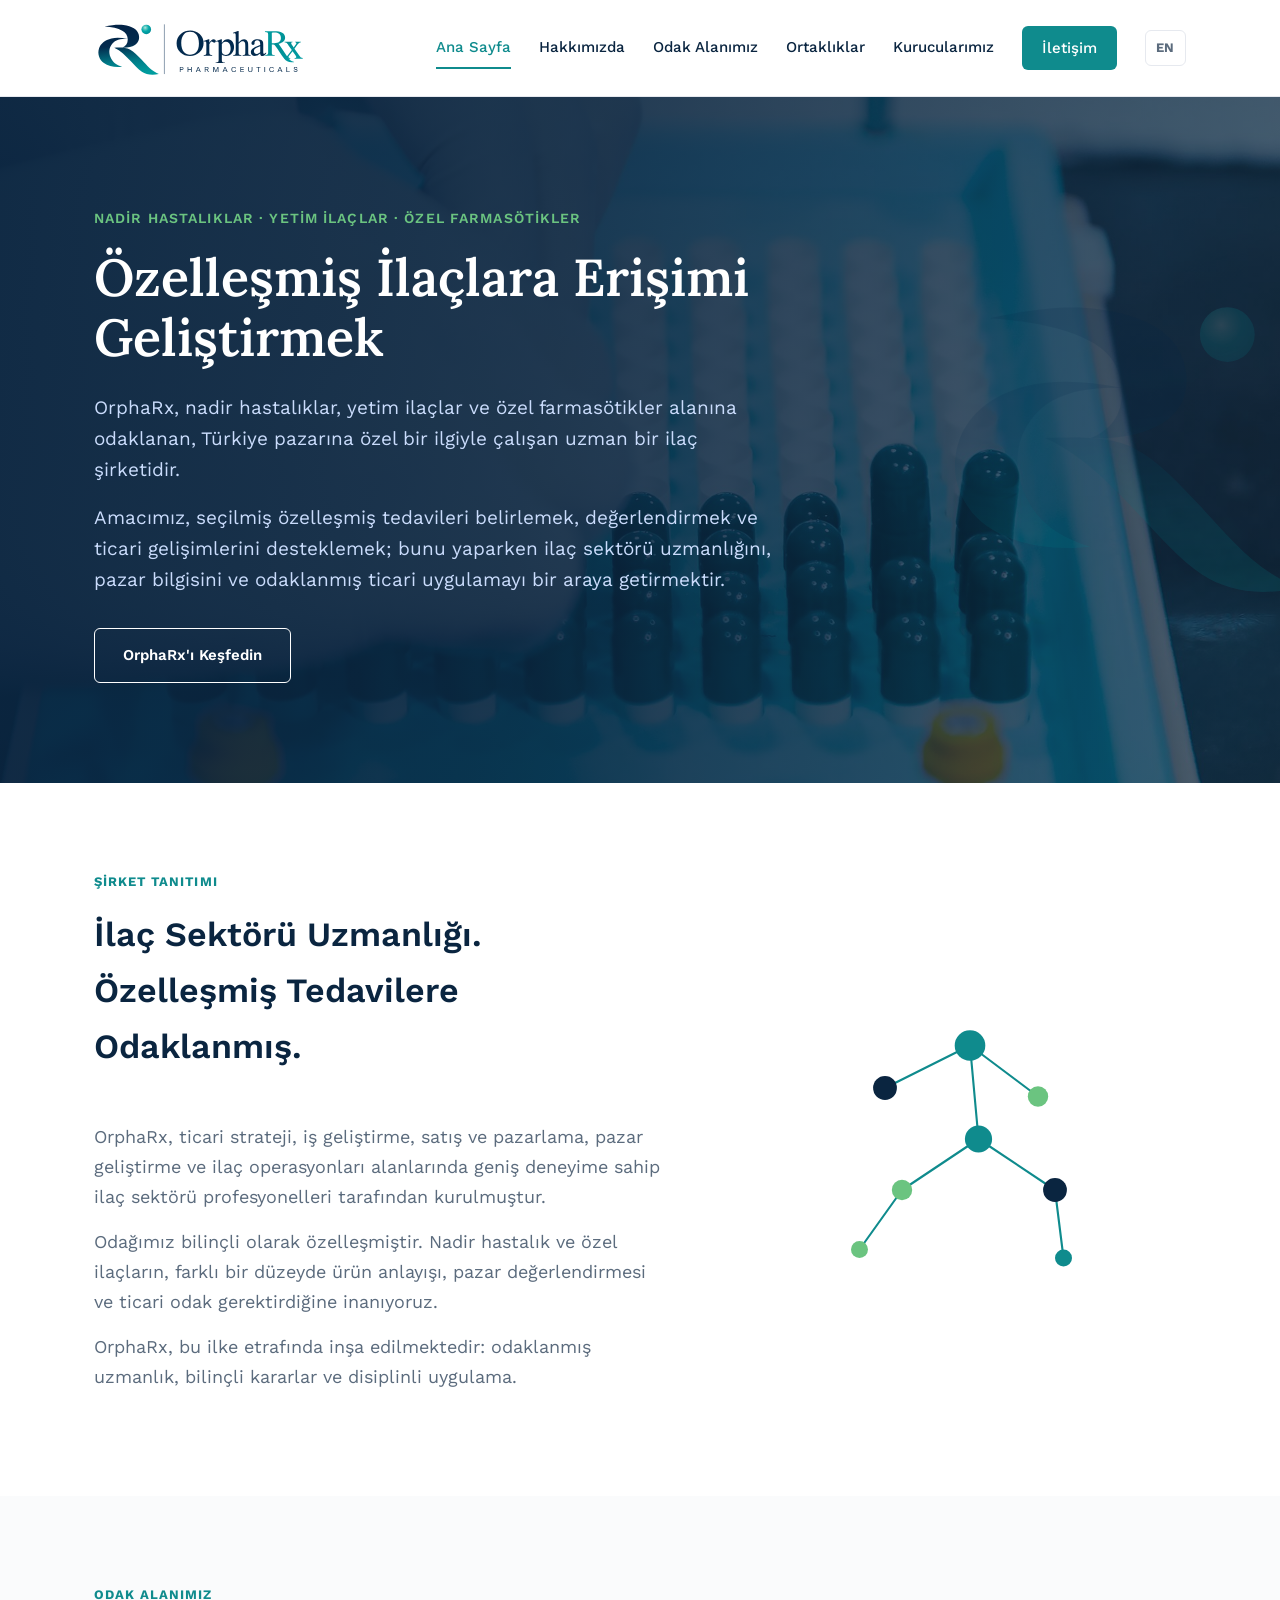
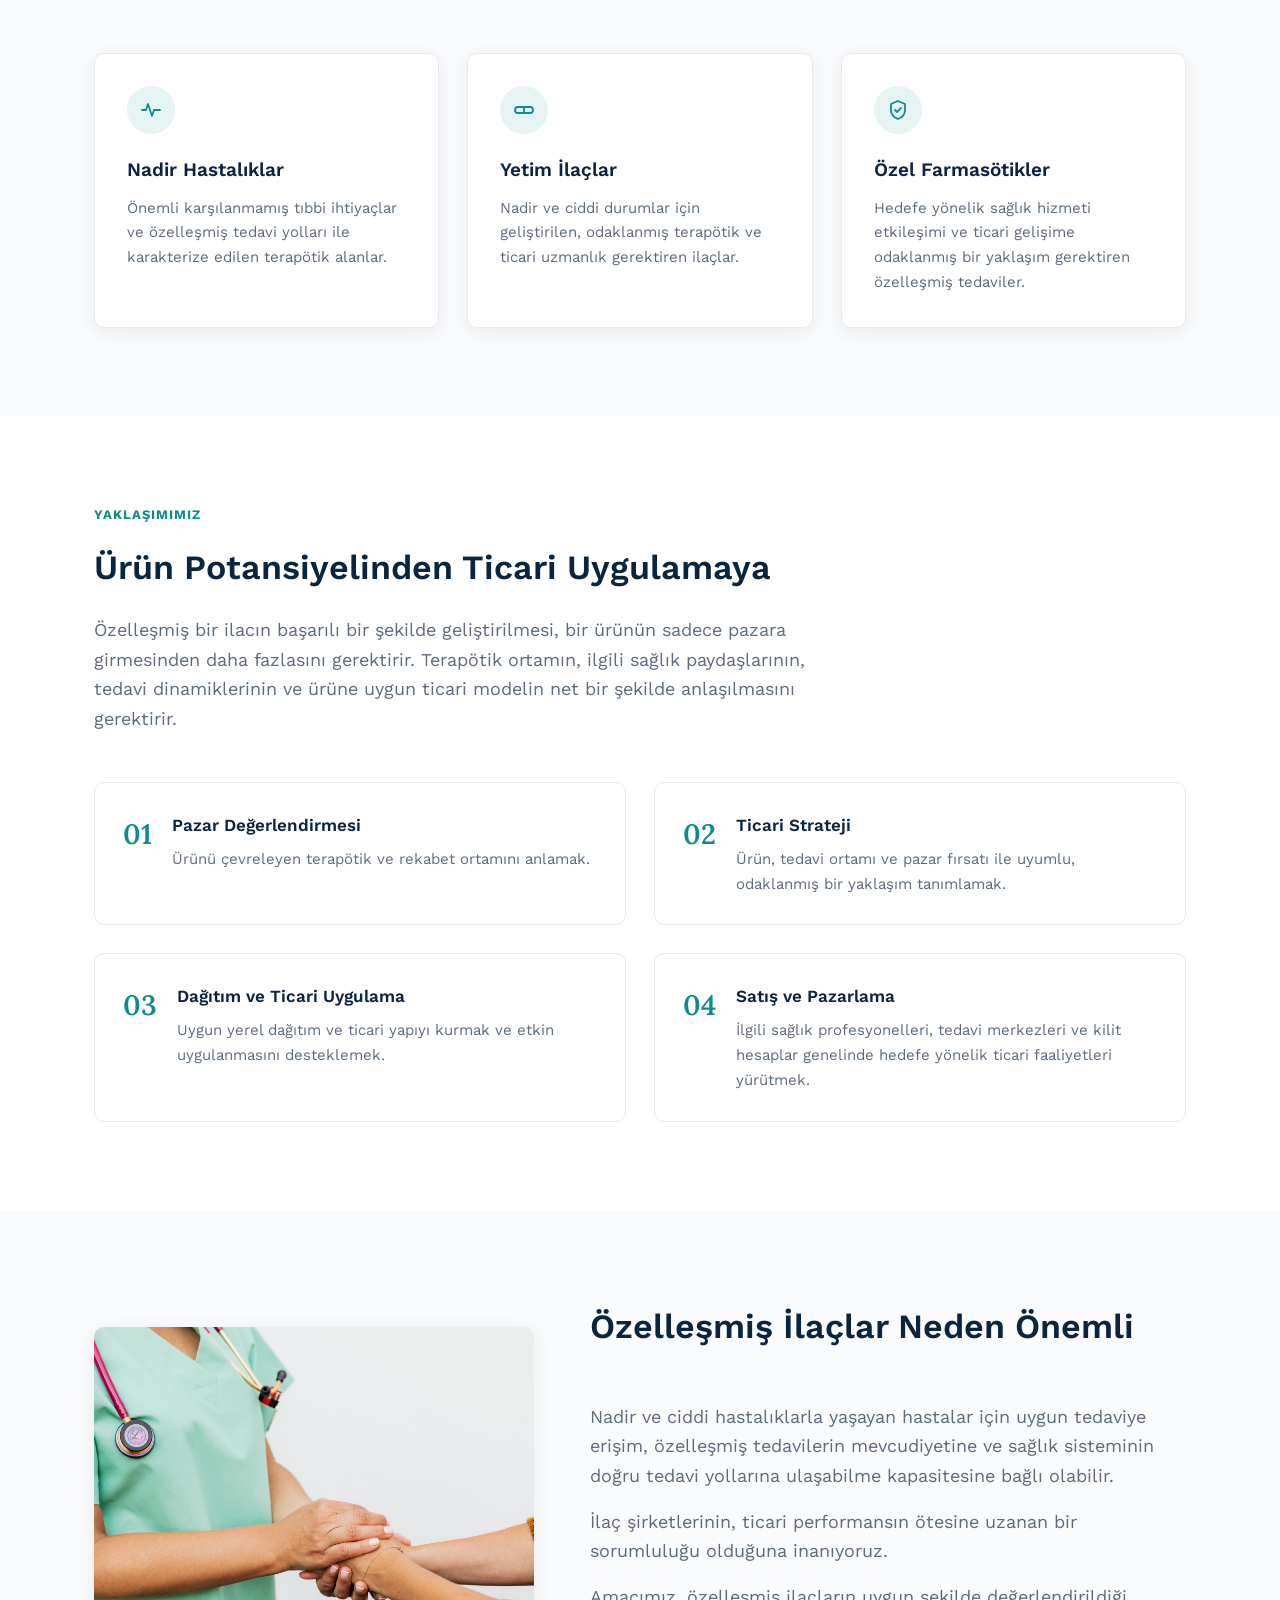
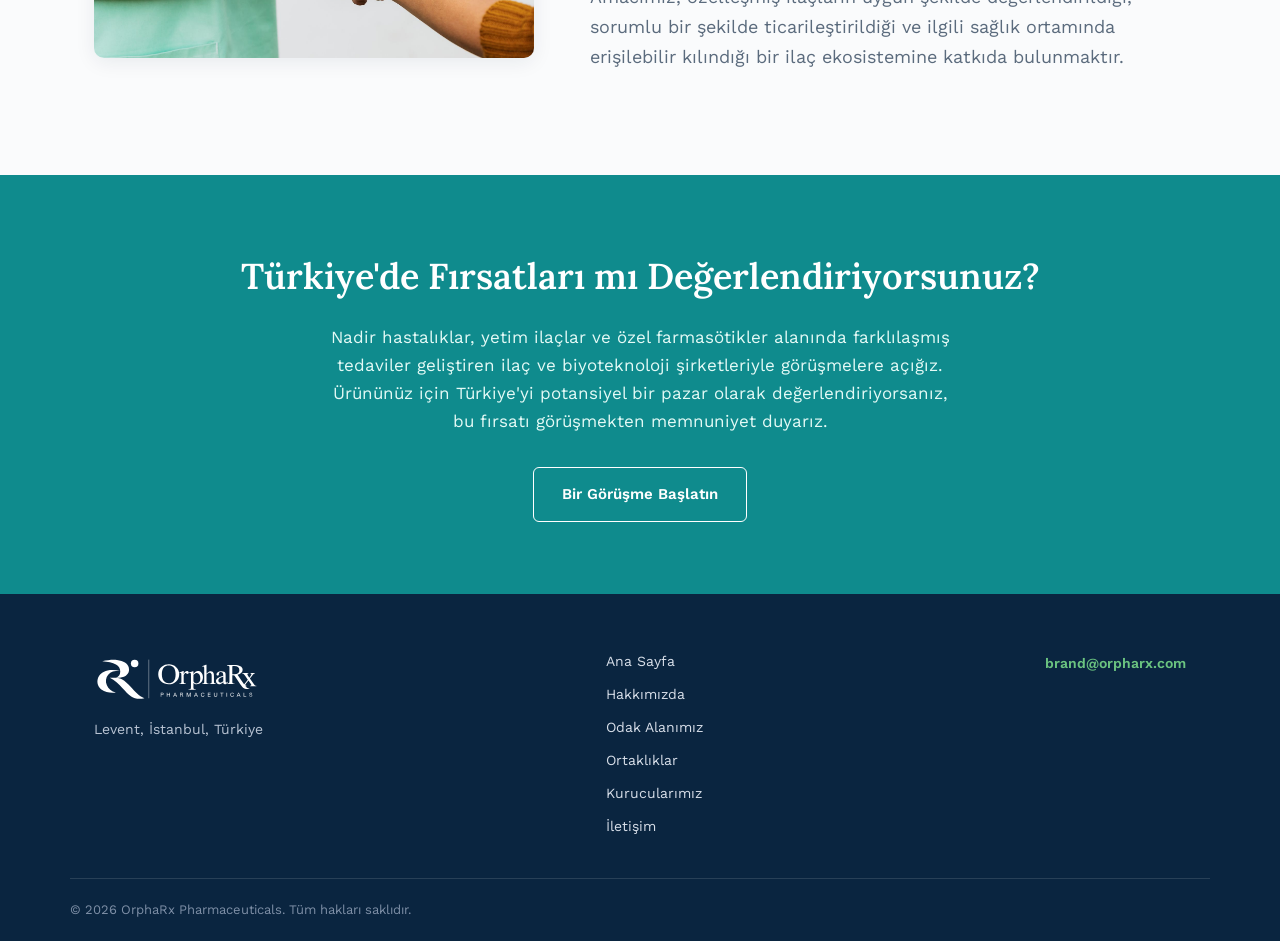
==== tr/index.html @ 1587ef24 "Import OrphaRx bilingual website" ====
<!DOCTYPE html>
<html lang="tr">
<head>
<meta charset="UTF-8">
<meta name="viewport" content="width=device-width, initial-scale=1.0">
<title>OrphaRx Pharmaceuticals | Özelleşmiş İlaçlara Erişimi Geliştirmek</title>
<meta name="description" content="OrphaRx, Türkiye pazarına özel bir ilgiyle nadir hastalıklar, yetim ilaçlar ve özel farmasötikler alanına odaklanan uzman bir ilaç şirketidir.">
<link rel="preconnect" href="https://fonts.googleapis.com">
<link rel="preconnect" href="https://fonts.gstatic.com" crossorigin>
<link href="https://fonts.googleapis.com/css2?family=Lora:ital,wght@0,400;0,500;0,600;1,400&family=Work+Sans:wght@400;500;600;700;800&display=swap" rel="stylesheet">
<link rel="icon" type="image/svg+xml" href="../assets/images/favicon.svg">
<link rel="stylesheet" href="../assets/css/style.css">
</head>
<body>
<header class="site-header">
  <div class="container nav">
    <a class="nav__logo" href="index.html" aria-label="OrphaRx home"><img src="../assets/images/logo.svg" alt="OrphaRx Pharmaceuticals" width="180" height="60"></a>
    <button class="nav__toggle" id="navToggle" aria-expanded="false" aria-controls="navLinks" aria-label="Toggle navigation"><span></span><span></span><span></span></button>
    <nav class="nav__links" id="navLinks">
      <a href="index.html" class="nav__link is-active">Ana Sayfa</a>
      <a href="about.html" class="nav__link">Hakkımızda</a>
      <a href="our-focus.html" class="nav__link">Odak Alanımız</a>
      <a href="partnerships.html" class="nav__link">Ortaklıklar</a>
      <a href="founders.html" class="nav__link">Kurucularımız</a>
      <a href="contact.html" class="nav__link nav__link--cta">İletişim</a>
      <a href="../en/index.html" class="nav__lang">EN</a>
    </nav>
  </div>
</header>

<section class="hero">
  <div class="hero__bg" style="background-image:url('../assets/images/hero-lab.jpg')"></div>
  <div class="hero__overlay"></div>
  <img class="hero__watermark" src="../assets/images/favicon.svg" alt="" aria-hidden="true">
  <div class="container">
    <p class="hero__eyebrow">Nadir Hastalıklar · Yetim İlaçlar · Özel Farmasötikler</p>
    <h1 class="hero__title">Özelleşmiş İlaçlara Erişimi Geliştirmek</h1>
    <p class="hero__lead">OrphaRx, nadir hastalıklar, yetim ilaçlar ve özel farmasötikler alanına odaklanan, Türkiye pazarına özel bir ilgiyle çalışan uzman bir ilaç şirketidir.</p>
    <p class="hero__lead">Amacımız, seçilmiş özelleşmiş tedavileri belirlemek, değerlendirmek ve ticari gelişimlerini desteklemek; bunu yaparken ilaç sektörü uzmanlığını, pazar bilgisini ve odaklanmış ticari uygulamayı bir araya getirmektir.</p>
    <div class="hero__actions"><a href="about.html" class="btn btn--ghost">OrphaRx'ı Keşfedin</a></div>
  </div>
</section>

<section class="section reveal">
  <div class="container intro-grid">
    <div>
      <div class="section__header">
        <p class="section__eyebrow">Şirket Tanıtımı</p>
        <h2 class="section__title">İlaç Sektörü Uzmanlığı. Özelleşmiş Tedavilere Odaklanmış.</h2>
      </div>
      <p class="section__lead">OrphaRx, ticari strateji, iş geliştirme, satış ve pazarlama, pazar geliştirme ve ilaç operasyonları alanlarında geniş deneyime sahip ilaç sektörü profesyonelleri tarafından kurulmuştur.</p>
      <p class="section__lead">Odağımız bilinçli olarak özelleşmiştir. Nadir hastalık ve özel ilaçların, farklı bir düzeyde ürün anlayışı, pazar değerlendirmesi ve ticari odak gerektirdiğine inanıyoruz.</p>
      <p class="section__lead">OrphaRx, bu ilke etrafında inşa edilmektedir: odaklanmış uzmanlık, bilinçli kararlar ve disiplinli uygulama.</p>
    </div>
    <img class="intro-grid__art" src="../assets/images/molecule.svg" alt="" aria-hidden="true">
  </div>
</section>

<section class="section section--alt">
  <div class="container">
    <div class="section__header"><p class="section__eyebrow">Odak Alanımız</p></div>
    <div class="card-grid">
      <div class="card reveal">
        <div class="card__icon"><svg viewBox="0 0 24 24" fill="none" stroke="currentColor" stroke-width="1.8" stroke-linecap="round" stroke-linejoin="round"><path d="M3 12h4l2-6 4 12 2-6h6"/></svg></div>
        <h3 class="card__title">Nadir Hastalıklar</h3>
        <p class="card__text">Önemli karşılanmamış tıbbi ihtiyaçlar ve özelleşmiş tedavi yolları ile karakterize edilen terapötik alanlar.</p>
      </div>
      <div class="card reveal">
        <div class="card__icon"><svg viewBox="0 0 24 24" fill="none" stroke="currentColor" stroke-width="1.8" stroke-linecap="round" stroke-linejoin="round"><rect x="3" y="9" width="18" height="6" rx="3"/><path d="M12 9v6"/></svg></div>
        <h3 class="card__title">Yetim İlaçlar</h3>
        <p class="card__text">Nadir ve ciddi durumlar için geliştirilen, odaklanmış terapötik ve ticari uzmanlık gerektiren ilaçlar.</p>
      </div>
      <div class="card reveal">
        <div class="card__icon"><svg viewBox="0 0 24 24" fill="none" stroke="currentColor" stroke-width="1.8" stroke-linecap="round" stroke-linejoin="round"><path d="M12 3l7 3v6c0 4.5-3 7.5-7 9-4-1.5-7-4.5-7-9V6l7-3z"/><path d="M9 12l2 2 4-4"/></svg></div>
        <h3 class="card__title">Özel Farmasötikler</h3>
        <p class="card__text">Hedefe yönelik sağlık hizmeti etkileşimi ve ticari gelişime odaklanmış bir yaklaşım gerektiren özelleşmiş tedaviler.</p>
      </div>
    </div>
  </div>
</section>

<section class="section">
  <div class="container">
    <div class="section__header">
      <p class="section__eyebrow">Yaklaşımımız</p>
      <h2 class="section__title">Ürün Potansiyelinden Ticari Uygulamaya</h2>
      <p class="section__lead">Özelleşmiş bir ilacın başarılı bir şekilde geliştirilmesi, bir ürünün sadece pazara girmesinden daha fazlasını gerektirir. Terapötik ortamın, ilgili sağlık paydaşlarının, tedavi dinamiklerinin ve ürüne uygun ticari modelin net bir şekilde anlaşılmasını gerektirir.</p>
    </div>
    <div class="approach-list">
      <div class="approach-item reveal"><span class="approach-item__num">01</span><div><h3 class="approach-item__title">Pazar Değerlendirmesi</h3><p class="approach-item__text">Ürünü çevreleyen terapötik ve rekabet ortamını anlamak.</p></div></div>
      <div class="approach-item reveal"><span class="approach-item__num">02</span><div><h3 class="approach-item__title">Ticari Strateji</h3><p class="approach-item__text">Ürün, tedavi ortamı ve pazar fırsatı ile uyumlu, odaklanmış bir yaklaşım tanımlamak.</p></div></div>
      <div class="approach-item reveal"><span class="approach-item__num">03</span><div><h3 class="approach-item__title">Dağıtım ve Ticari Uygulama</h3><p class="approach-item__text">Uygun yerel dağıtım ve ticari yapıyı kurmak ve etkin uygulanmasını desteklemek.</p></div></div>
      <div class="approach-item reveal"><span class="approach-item__num">04</span><div><h3 class="approach-item__title">Satış ve Pazarlama</h3><p class="approach-item__text">İlgili sağlık profesyonelleri, tedavi merkezleri ve kilit hesaplar genelinde hedefe yönelik ticari faaliyetleri yürütmek.</p></div></div>
    </div>
  </div>
</section>

<section class="section section--alt reveal">
  <div class="container photo-grid">
    <img class="photo-grid__image" src="../assets/images/care-hands.jpg" alt="Bir sağlık çalışanının hastanın ellerini tutması">
    <div>
      <div class="section__header"><h2 class="section__title">Özelleşmiş İlaçlar Neden Önemli</h2></div>
      <p class="section__lead">Nadir ve ciddi hastalıklarla yaşayan hastalar için uygun tedaviye erişim, özelleşmiş tedavilerin mevcudiyetine ve sağlık sisteminin doğru tedavi yollarına ulaşabilme kapasitesine bağlı olabilir.</p>
      <p class="section__lead">İlaç şirketlerinin, ticari performansın ötesine uzanan bir sorumluluğu olduğuna inanıyoruz.</p>
      <p class="section__lead">Amacımız, özelleşmiş ilaçların uygun şekilde değerlendirildiği, sorumlu bir şekilde ticarileştirildiği ve ilgili sağlık ortamında erişilebilir kılındığı bir ilaç ekosistemine katkıda bulunmaktır.</p>
    </div>
  </div>
</section>

<section class="cta-banner reveal">
  <div class="container">
    <h2 class="cta-banner__title">Türkiye'de Fırsatları mı Değerlendiriyorsunuz?</h2>
    <p class="cta-banner__text">Nadir hastalıklar, yetim ilaçlar ve özel farmasötikler alanında farklılaşmış tedaviler geliştiren ilaç ve biyoteknoloji şirketleriyle görüşmelere açığız. Ürününüz için Türkiye'yi potansiyel bir pazar olarak değerlendiriyorsanız, bu fırsatı görüşmekten memnuniyet duyarız.</p>
    <a href="contact.html" class="btn btn--ghost">Bir Görüşme Başlatın</a>
  </div>
</section>

<footer class="site-footer">
  <div class="container footer__inner">
    <div class="footer__brand"><img src="../assets/images/logo-white.svg" alt="OrphaRx Pharmaceuticals" class="footer__logo" width="160" height="53"><p class="footer__address">Levent, İstanbul, Türkiye</p></div>
    <nav class="footer__links"><a href="index.html">Ana Sayfa</a><a href="about.html">Hakkımızda</a><a href="our-focus.html">Odak Alanımız</a><a href="partnerships.html">Ortaklıklar</a><a href="founders.html">Kurucularımız</a><a href="contact.html">İletişim</a></nav>
    <div class="footer__contact"><a href="mailto:brand@orpharx.com">brand@orpharx.com</a></div>
  </div>
  <div class="container footer__copy"><p>&copy; 2026 OrphaRx Pharmaceuticals. Tüm hakları saklıdır.</p></div>
</footer>
<script src="../assets/js/main.js"></script>
<script src="../assets/js/animations.js"></script>
</body>
</html>
---- assets/css/style.css ----
:root{
  --navy:#0A2540;
  --navy-2:#082236;
  --teal:#0F8B8D;
  --mint:#6BC480;
  --grey:#E6E9EF;
  --slate:#5B6B7D;
  --paper:#FAFBFC;
  --white:#FFFFFF;
  --font-body:'Work Sans', Arial, sans-serif;
  --font-display:'Lora', Georgia, serif;
  --container:1140px;
  --radius:10px;
  --shadow:0 4px 20px rgba(10,37,64,.08);
}
*,*::before,*::after{box-sizing:border-box;}
html{scroll-behavior:smooth;}
body{margin:0;font-family:var(--font-body);color:var(--navy);background:var(--white);font-size:16px;line-height:1.65;-webkit-font-smoothing:antialiased;}
img{max-width:100%;display:block;}
a{color:inherit;text-decoration:none;}
ul{margin:0;padding:0;list-style:none;}
h1,h2,h3,p{margin:0;}
.container{max-width:var(--container);margin:0 auto;padding:0 24px;}

/* Buttons */
.btn{display:inline-flex;align-items:center;justify-content:center;padding:14px 28px;border-radius:6px;font-weight:600;font-size:15px;cursor:pointer;border:none;transition:background .2s ease,color .2s ease,border-color .2s ease;}
.btn--primary{background:var(--teal);color:var(--white);}
.btn--primary:hover{background:#0c6f70;}
.btn--ghost{background:transparent;border:1.5px solid var(--white);color:var(--white);}
.btn--ghost:hover{background:var(--white);color:var(--navy);}

/* Header */
.site-header{position:sticky;top:0;background:var(--white);border-bottom:1px solid var(--grey);z-index:100;}
.nav{display:flex;align-items:center;justify-content:space-between;height:96px;}
.nav__logo img{height:72px;width:auto;}
.nav__links{display:flex;align-items:center;gap:28px;}
.nav__link{font-size:15px;font-weight:500;color:var(--navy);padding:8px 0;border-bottom:2px solid transparent;}
.nav__link:hover,.nav__link.is-active{color:var(--teal);border-bottom-color:var(--teal);}
.nav__link--cta{background:var(--teal);color:var(--white)!important;padding:10px 20px;border-radius:6px;border-bottom:none!important;}
.nav__link--cta:hover{background:#0c6f70;}
.nav__lang{font-size:13px;font-weight:700;letter-spacing:.05em;color:var(--slate);border:1px solid var(--grey);padding:6px 10px;border-radius:6px;}
.nav__lang:hover{color:var(--teal);border-color:var(--teal);}
.nav__toggle{display:none;flex-direction:column;gap:5px;background:none;border:0;cursor:pointer;padding:8px;}
.nav__toggle span{width:24px;height:2px;background:var(--navy);}

@media (max-width:860px){
  .nav__toggle{display:flex;}
  .nav__links{position:fixed;top:96px;left:0;right:0;background:var(--white);flex-direction:column;align-items:flex-start;gap:0;padding:8px 24px 24px;border-bottom:1px solid var(--grey);transform:translateY(-8px);opacity:0;pointer-events:none;transition:opacity .2s ease,transform .2s ease;}
  .nav__links.is-open{opacity:1;transform:translateY(0);pointer-events:auto;}
  .nav__link{width:100%;padding:14px 0;border-bottom:1px solid var(--grey);}
  .nav__link--cta{margin-top:12px;text-align:center;}
  .nav__lang{margin-top:12px;display:inline-block;}
}

/* Footer */
.site-footer{background:var(--navy);color:var(--white);padding:56px 0 0;}
.footer__inner{display:flex;flex-wrap:wrap;gap:40px;justify-content:space-between;padding-bottom:40px;border-bottom:1px solid rgba(255,255,255,.12);}
.footer__brand{max-width:280px;}
.footer__logo{height:56px;width:auto;margin-bottom:12px;}
.footer__address{color:#B9C4D3;font-size:14px;}
.footer__links{display:flex;flex-direction:column;gap:10px;}
.footer__links a{font-size:14px;color:#D7DEE8;}
.footer__links a:hover{color:var(--mint);}
.footer__contact a{color:var(--mint);font-weight:600;font-size:14px;}
.footer__copy{padding:20px 0;font-size:13px;color:#7E8FA6;}

/* Hero */
.hero{position:relative;overflow:hidden;background:linear-gradient(160deg,var(--navy) 0%,var(--navy-2) 100%);color:var(--white);padding:110px 0 100px;}
.hero__bg{position:absolute;inset:0;background-size:cover;background-position:center;opacity:.62;}
.hero__overlay{position:absolute;inset:0;background:linear-gradient(100deg,rgba(10,37,64,.94) 0%,rgba(10,37,64,.82) 42%,rgba(10,37,64,.45) 100%);}
.hero__watermark{position:absolute;top:50%;right:-70px;transform:translateY(-50%);width:420px;opacity:.14;pointer-events:none;}
.hero .container{position:relative;z-index:1;}
.hero__eyebrow{font-size:14px;font-weight:600;letter-spacing:.08em;text-transform:uppercase;color:var(--mint);margin-bottom:18px;}
.hero__title{font-family:var(--font-display);font-size:clamp(34px,5vw,52px);font-weight:600;line-height:1.15;max-width:820px;margin-bottom:24px;}
.hero__lead{font-size:19px;color:#CADCFC;max-width:680px;margin-bottom:16px;}
.hero__actions{margin-top:32px;}
@media(max-width:760px){.hero__watermark{width:280px;right:-60px;}}

/* Sections */
.section{padding:88px 0;}
.section--alt{background:var(--paper);}
.section__header{margin-bottom:48px;}
.section__eyebrow{font-size:13px;font-weight:700;letter-spacing:.08em;text-transform:uppercase;color:var(--teal);margin-bottom:14px;}
.section__title{font-size:clamp(26px,3.4vw,34px);font-weight:600;max-width:760px;margin-bottom:20px;}
.section__lead{font-size:18px;color:var(--slate);max-width:760px;margin-bottom:16px;}

/* Two-column intro layout */
.intro-grid{display:grid;grid-template-columns:1.1fr .9fr;gap:56px;align-items:center;}
.intro-grid__art{width:100%;max-width:340px;margin:0 auto;}
@media(max-width:860px){.intro-grid{grid-template-columns:1fr;}.intro-grid__art{order:-1;max-width:220px;}}

/* Photo + text split (e.g. Why It Matters) */
.photo-grid{display:grid;grid-template-columns:.85fr 1.15fr;gap:56px;align-items:center;}
.photo-grid__image{width:100%;border-radius:var(--radius);overflow:hidden;box-shadow:var(--shadow);aspect-ratio:4/3;object-fit:cover;}
@media(max-width:860px){.photo-grid{grid-template-columns:1fr;}}

/* Scroll-reveal */
.reveal{opacity:0;transform:translateY(24px);transition:opacity .6s ease,transform .6s ease;}
.reveal.is-visible{opacity:1;transform:translateY(0);}
@media(prefers-reduced-motion:reduce){.reveal{opacity:1;transform:none;transition:none;}}

/* Hover lift */
.card,.approach-item,.opportunity-card,.founder-card,.offer-item{transition:transform .25s ease,box-shadow .25s ease;}
.card:hover,.approach-item:hover,.opportunity-card:hover,.founder-card:hover,.offer-item:hover{transform:translateY(-5px);box-shadow:0 14px 32px rgba(10,37,64,.14);}

/* Card grid (Our Focus summary) */
.card-grid{display:grid;grid-template-columns:repeat(3,1fr);gap:28px;}
.card{background:var(--white);border:1px solid var(--grey);border-radius:var(--radius);padding:32px;box-shadow:var(--shadow);}
.card__icon{width:48px;height:48px;border-radius:50%;background:rgba(15,139,141,.1);display:flex;align-items:center;justify-content:center;margin-bottom:20px;}
.card__icon svg{width:24px;height:24px;color:var(--teal);}
.card__title{font-size:19px;font-weight:600;margin-bottom:10px;}
.card__text{font-size:15px;color:var(--slate);}
@media(max-width:900px){.card-grid{grid-template-columns:1fr;}}

/* Approach list */
.approach-list{display:grid;grid-template-columns:repeat(2,1fr);gap:28px;margin-top:40px;}
.approach-item{display:flex;gap:20px;padding:28px;background:var(--white);border:1px solid var(--grey);border-radius:var(--radius);}
.approach-item__num{font-family:var(--font-display);font-size:28px;color:var(--teal);font-weight:600;flex-shrink:0;}
.approach-item__title{font-size:17px;font-weight:600;margin-bottom:8px;}
.approach-item__text{font-size:15px;color:var(--slate);}
@media(max-width:760px){.approach-list{grid-template-columns:1fr;}}

/* CTA banner */
.cta-banner{background:var(--teal);color:var(--white);padding:72px 0;text-align:center;}
.cta-banner__title{font-family:var(--font-display);font-size:clamp(26px,3.6vw,36px);font-weight:600;margin-bottom:16px;}
.cta-banner__text{font-size:17px;max-width:620px;margin:0 auto 32px;color:#E4FAF6;}

/* Founders */
.founder-grid{display:grid;grid-template-columns:repeat(3,1fr);gap:32px;}
.founder-card{background:var(--white);border:1px solid var(--grey);border-radius:var(--radius);padding:36px 28px;text-align:center;box-shadow:var(--shadow);}
.founder-avatar{width:88px;height:88px;border-radius:50%;background:linear-gradient(135deg,var(--navy),var(--teal));color:var(--white);display:flex;align-items:center;justify-content:center;font-family:var(--font-display);font-size:28px;font-weight:600;margin:0 auto 20px;}
.founder-card__name{font-size:19px;font-weight:600;margin-bottom:4px;}
.founder-card__role{font-size:13px;font-weight:600;letter-spacing:.05em;text-transform:uppercase;color:var(--teal);margin-bottom:18px;}
.founder-card__bio p{font-size:14.5px;color:var(--slate);margin-bottom:12px;text-align:left;}
.founder-card__bio p:last-child{margin-bottom:0;}
@media(max-width:900px){.founder-grid{grid-template-columns:1fr;}}

/* Offer / opportunity lists (Partnerships page) */
.offer-list{display:grid;gap:20px;margin-top:32px;}
.offer-item{display:flex;gap:18px;padding:24px;background:var(--white);border:1px solid var(--grey);border-radius:var(--radius);}
.offer-item__icon{width:40px;height:40px;border-radius:50%;background:rgba(107,196,128,.18);display:flex;align-items:center;justify-content:center;flex-shrink:0;}
.offer-item__icon svg{width:20px;height:20px;color:#3f9a58;}
.offer-item__title{font-size:16.5px;font-weight:600;margin-bottom:6px;}
.offer-item__text{font-size:14.5px;color:var(--slate);}

.opportunity-grid{display:grid;grid-template-columns:repeat(2,1fr);gap:24px;margin-top:32px;}
.opportunity-card{padding:28px;border:1px solid var(--grey);border-radius:var(--radius);background:var(--paper);}
.opportunity-card__title{font-size:17px;font-weight:600;color:var(--navy);margin-bottom:10px;}
.opportunity-card__text{font-size:14.5px;color:var(--slate);}
@media(max-width:760px){.opportunity-grid{grid-template-columns:1fr;}}

.tag-list{display:flex;flex-wrap:wrap;gap:12px;margin-top:28px;}
.tag{background:var(--grey);color:var(--navy);font-size:14px;font-weight:500;padding:10px 16px;border-radius:6px;}

/* Contact */
.contact-layout{display:grid;grid-template-columns:1fr 1.3fr;gap:56px;}
.contact-info__item{margin-bottom:24px;}
.contact-info__label{font-size:13px;font-weight:700;letter-spacing:.05em;text-transform:uppercase;color:var(--teal);margin-bottom:6px;}
.contact-info__value{font-size:16px;color:var(--navy);}
.form-row{display:grid;grid-template-columns:1fr 1fr;gap:20px;}
.form-field{display:flex;flex-direction:column;gap:8px;margin-bottom:20px;}
.form-field label{font-size:14px;font-weight:600;color:var(--navy);}
.form-field input,.form-field select,.form-field textarea{border:1.5px solid var(--grey);border-radius:6px;padding:12px 14px;font-family:var(--font-body);font-size:15px;color:var(--navy);background:var(--white);}
.form-field input:focus,.form-field select:focus,.form-field textarea:focus{outline:none;border-color:var(--teal);}
.form-field textarea{resize:vertical;min-height:120px;}
.form-note{font-size:12.5px;color:var(--slate);margin-top:-8px;margin-bottom:20px;}
.form-status{margin-top:16px;font-size:14.5px;font-weight:600;display:none;}
.form-status.is-success{display:block;color:#1c7a3e;}
.form-status.is-error{display:block;color:#b3261e;}
@media(max-width:900px){.contact-layout{grid-template-columns:1fr;}.form-row{grid-template-columns:1fr;}}
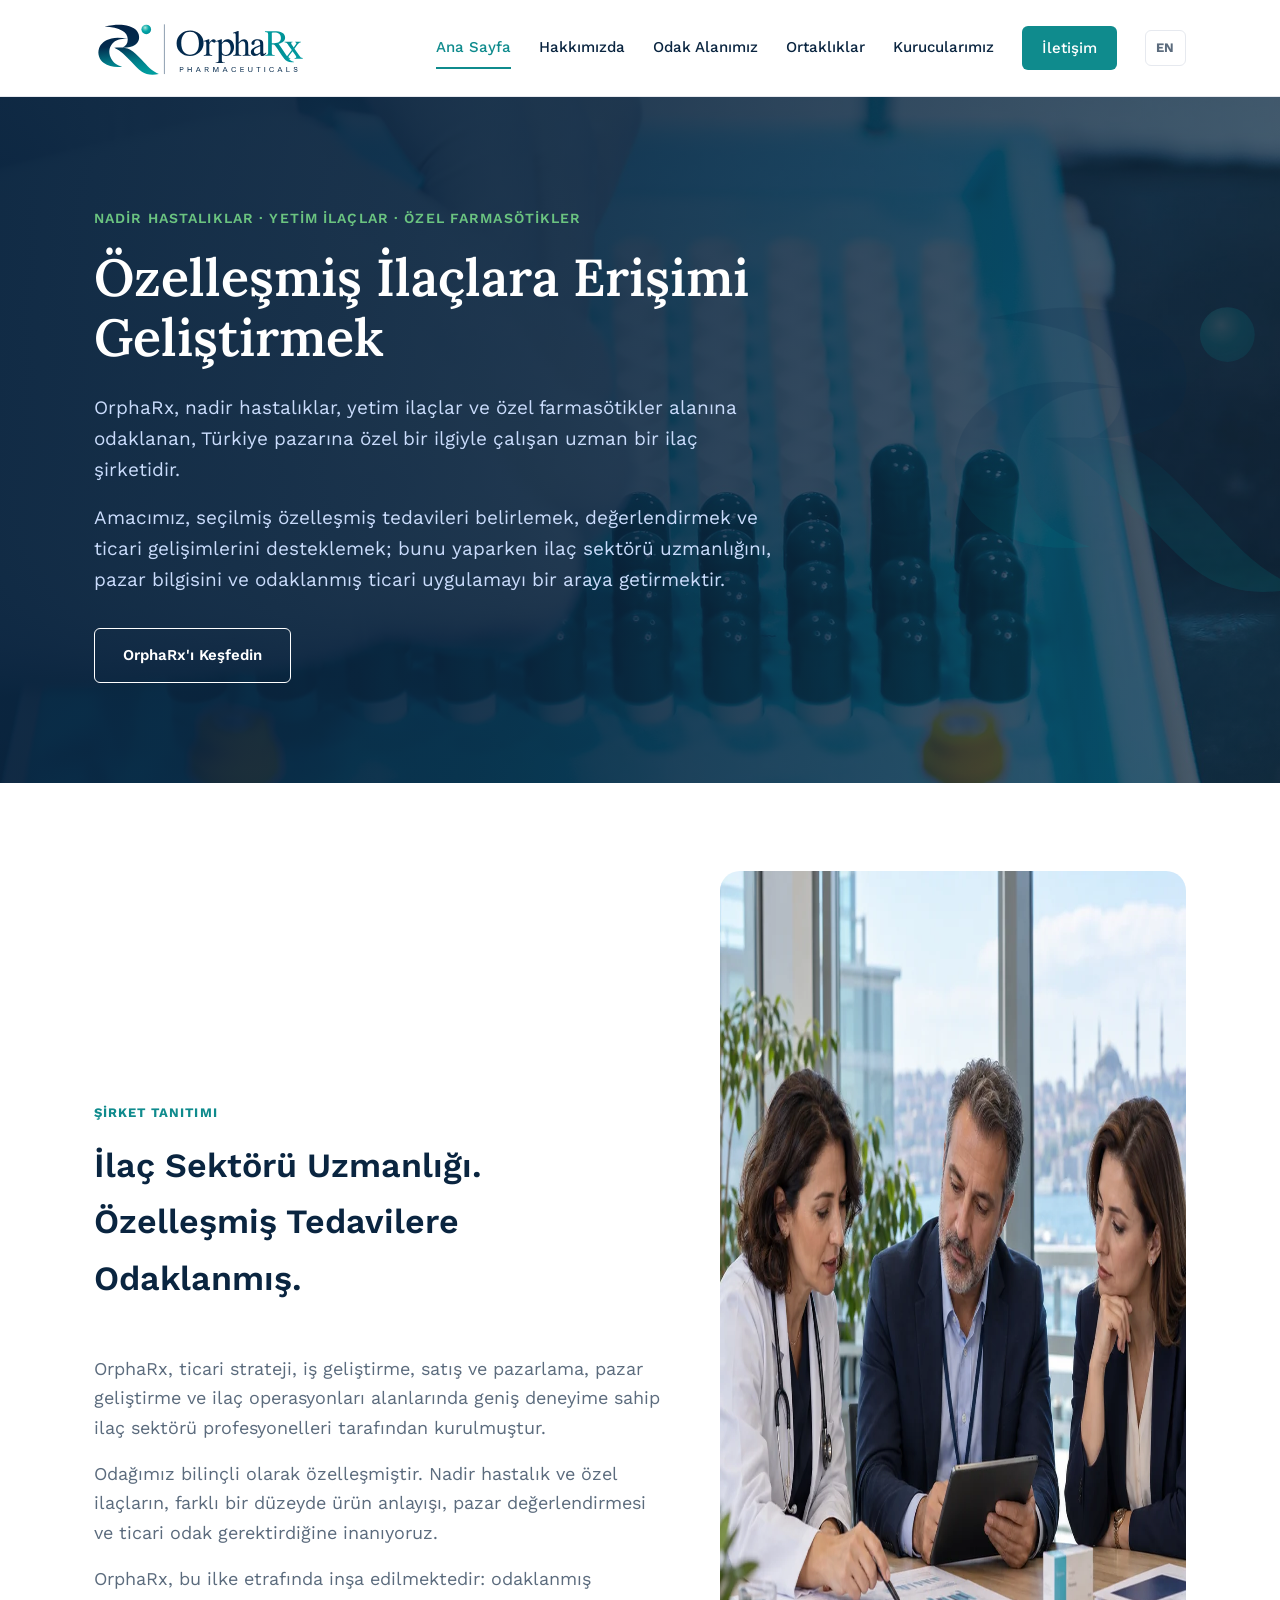
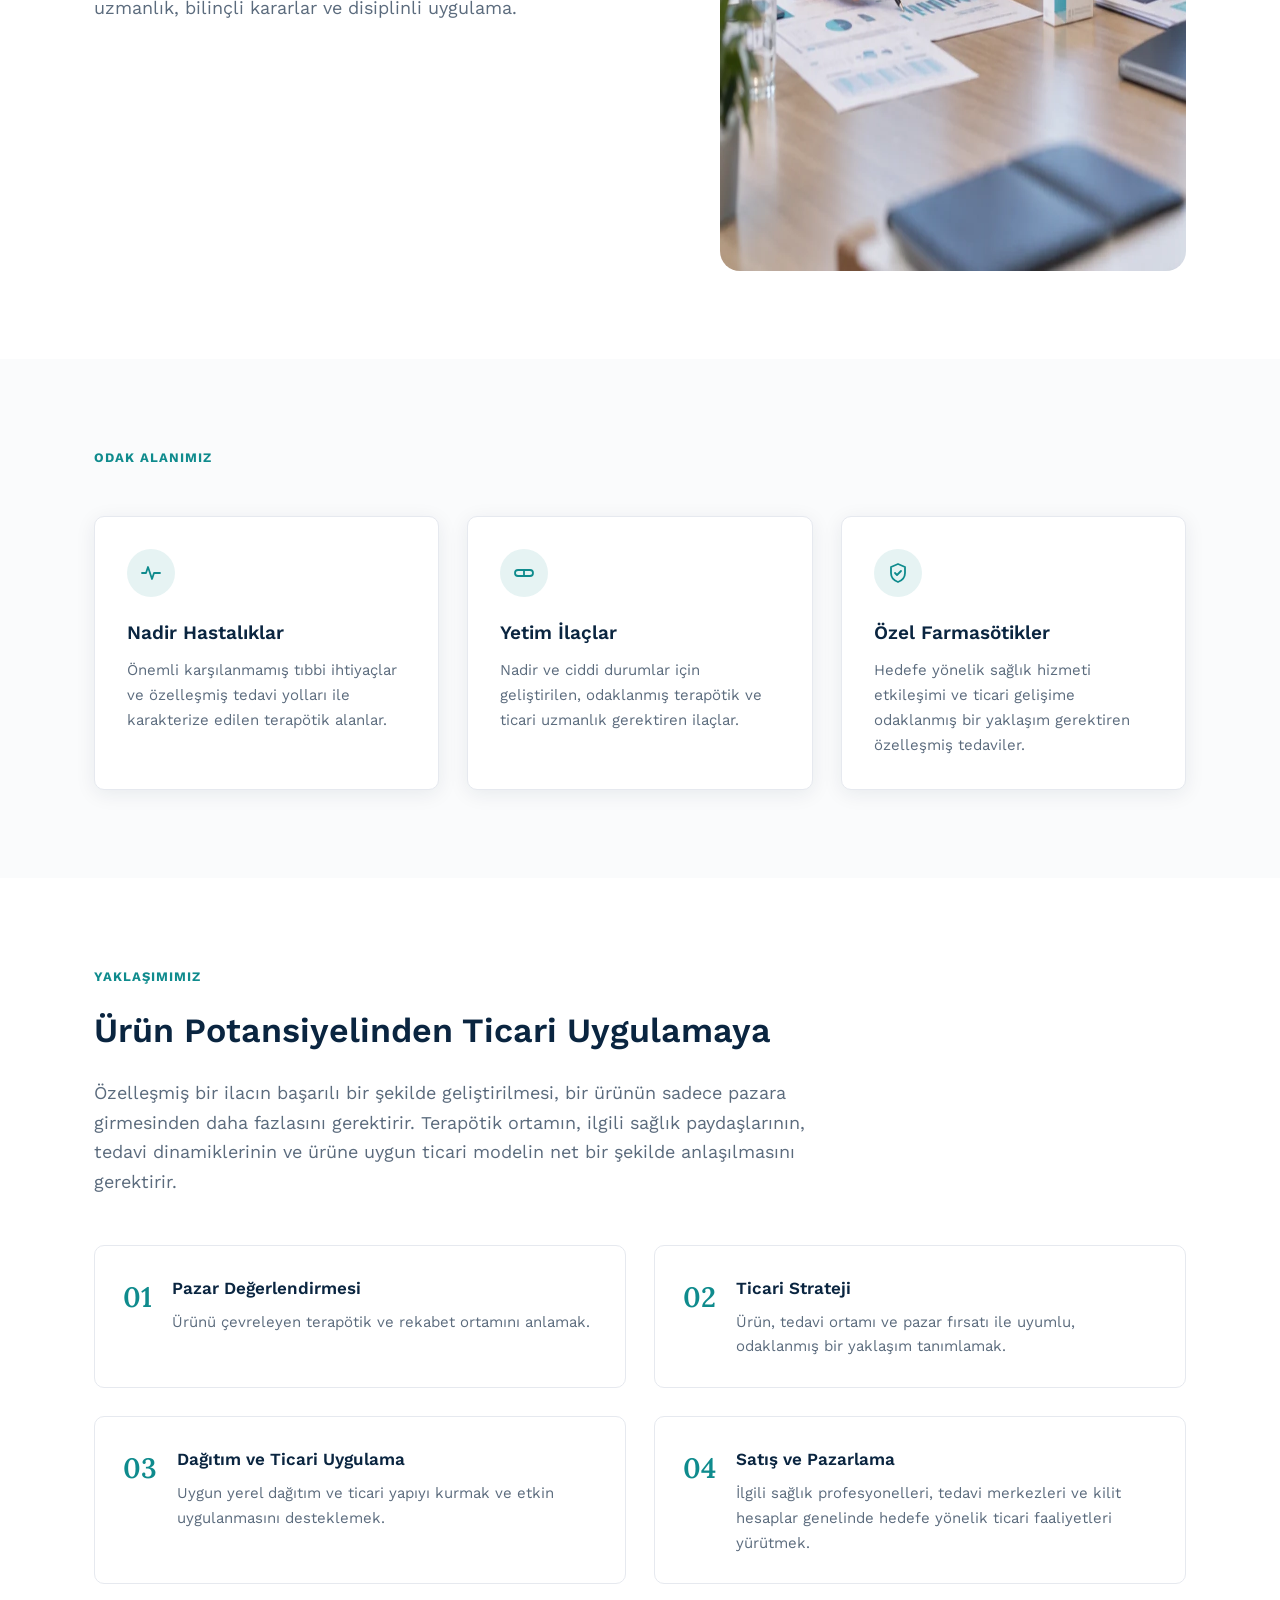
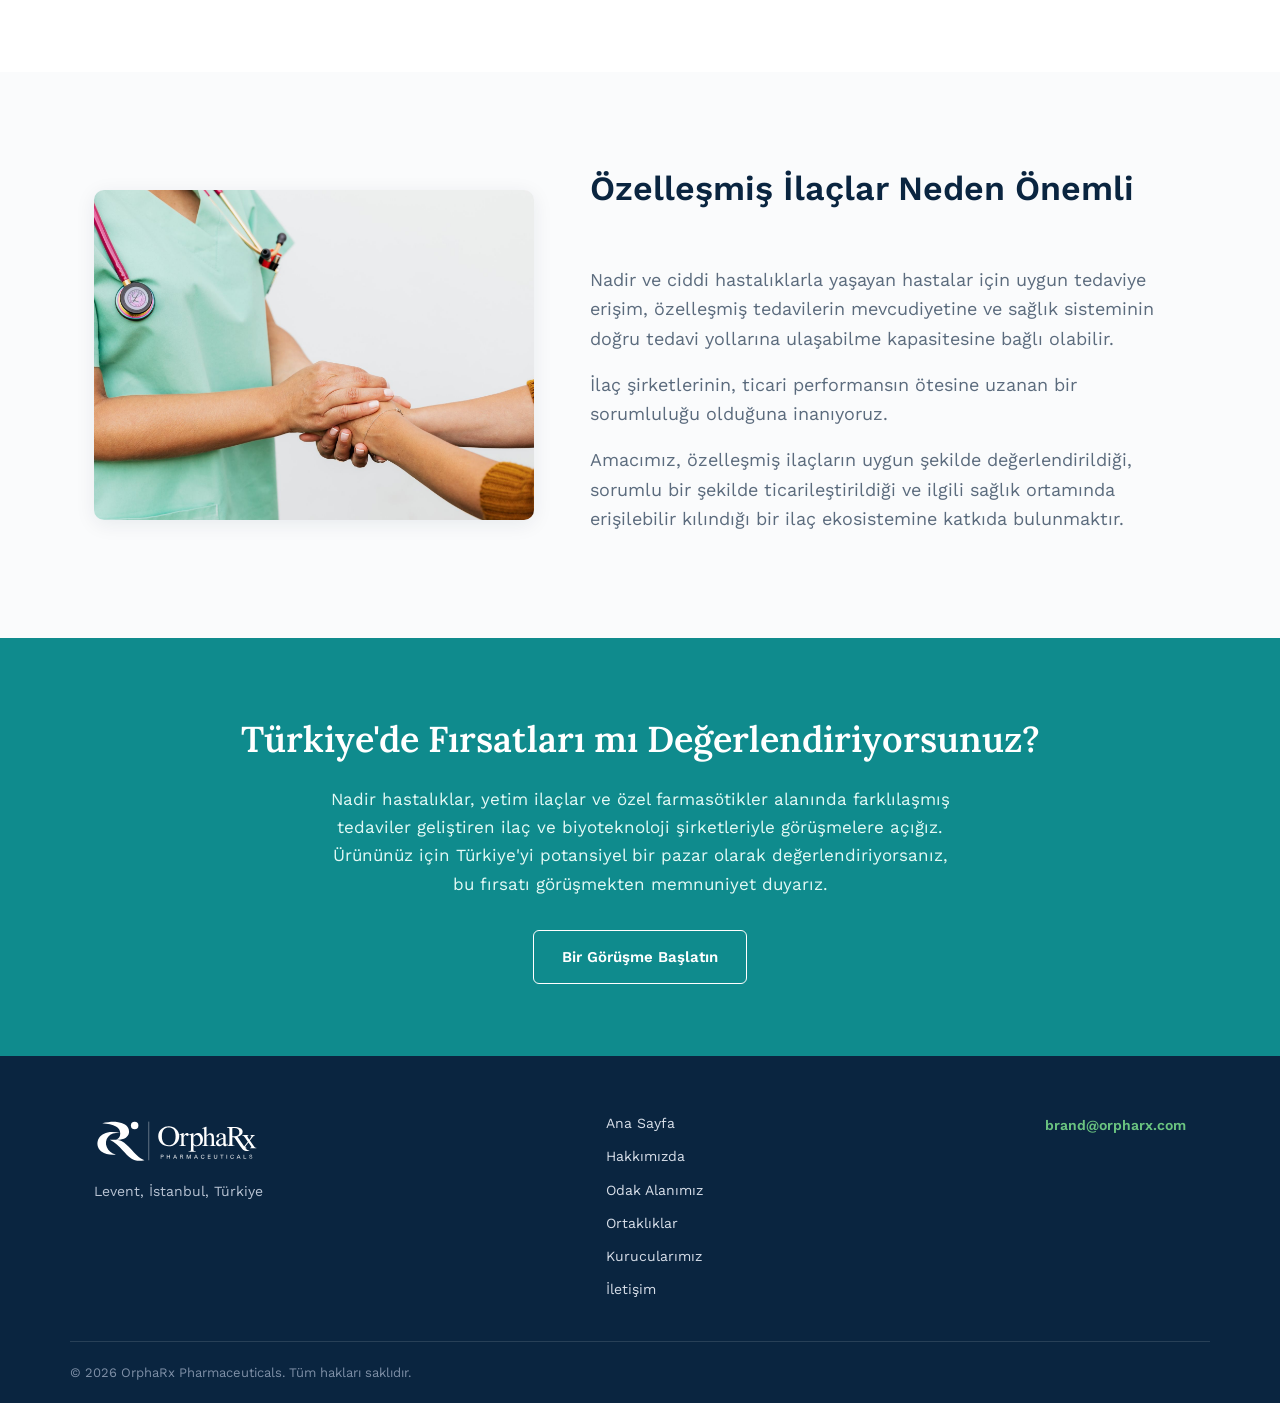
==== commit f6974704: "Replace homepage illustration with clinical team photograph" ====
--- a/tr/index.html
+++ b/tr/index.html
@@ -52,7 +52,7 @@
       <p class="section__lead">Odağımız bilinçli olarak özelleşmiştir. Nadir hastalık ve özel ilaçların, farklı bir düzeyde ürün anlayışı, pazar değerlendirmesi ve ticari odak gerektirdiğine inanıyoruz.</p>
       <p class="section__lead">OrphaRx, bu ilke etrafında inşa edilmektedir: odaklanmış uzmanlık, bilinçli kararlar ve disiplinli uygulama.</p>
     </div>
-    <img class="intro-grid__art" src="../assets/images/molecule.svg" alt="" aria-hidden="true">
+    <img class="intro-grid__art intro-grid__art--photo" src="../assets/images/clinical-team.webp" alt="Modern bir toplantı ortamında ilaç ve klinik verileri birlikte değerlendiren sağlık profesyonelleri" width="1000" height="1000" loading="lazy" decoding="async">
   </div>
 </section>
 
--- a/assets/css/style.css
+++ b/assets/css/style.css
@@ -126,7 +126,7 @@
 .cta-banner__text{font-size:17px;max-width:620px;margin:0 auto 32px;color:#E4FAF6;}
 
 /* Founders */
-.founder-grid{display:grid;grid-template-columns:repeat(3,1fr);gap:32px;}
+.founder-grid{display:grid;grid-template-columns:repeat(2,1fr);gap:32px;}
 .founder-card{background:var(--white);border:1px solid var(--grey);border-radius:var(--radius);padding:36px 28px;text-align:center;box-shadow:var(--shadow);}
 .founder-avatar{width:88px;height:88px;border-radius:50%;background:linear-gradient(135deg,var(--navy),var(--teal));color:var(--white);display:flex;align-items:center;justify-content:center;font-family:var(--font-display);font-size:28px;font-weight:600;margin:0 auto 20px;}
 .founder-card__name{font-size:19px;font-weight:600;margin-bottom:4px;}
@@ -168,3 +168,6 @@
 .form-status.is-success{display:block;color:#1c7a3e;}
 .form-status.is-error{display:block;color:#b3261e;}
 @media(max-width:900px){.contact-layout{grid-template-columns:1fr;}.form-row{grid-template-columns:1fr;}}
+
+.intro-grid__art--photo{max-width:480px;border-radius:20px;}
+@media(max-width:860px){.intro-grid__art--photo{max-width:480px;}}
